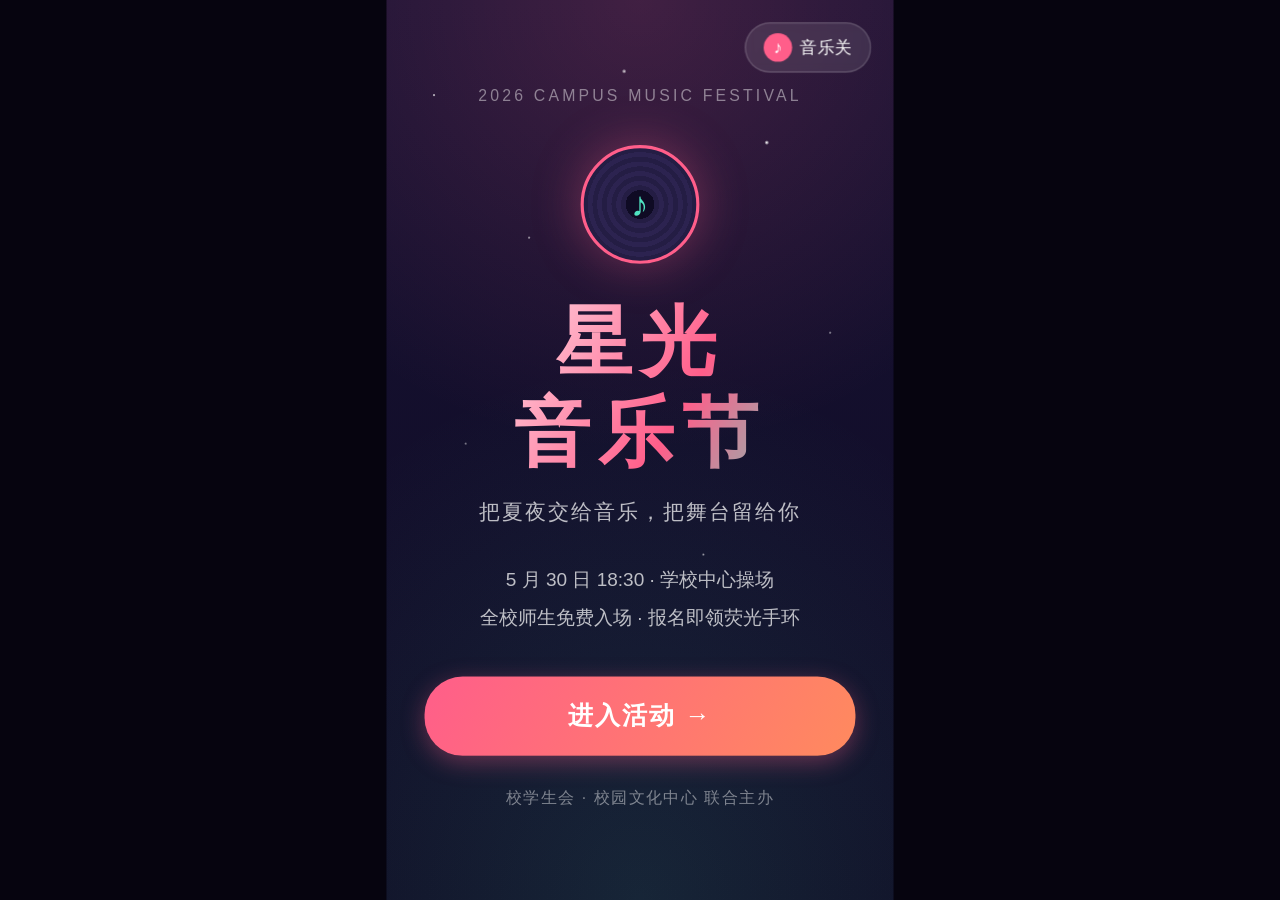
==== project1/index.html @ 038e35bc "feat: 项目一 校园星光音乐节报名宣传H5（分支/弹窗/音频/表单四项功能） - 640×1136 竖屏舞台，6页面+2弹窗，无第三方依赖，离线可用 - 分支跳转：P2 三分支按钮分别进入详情/阵" ====
<!DOCTYPE html>
<html lang="zh-CN">
<head>
  <meta charset="UTF-8">
  <meta name="viewport" content="width=device-width, initial-scale=1.0, maximum-scale=1.0, user-scalable=no">
  <title>2026 校园星光音乐节 · 报名宣传</title>
  <link rel="icon" href="data:image/svg+xml,%3Csvg xmlns='http://www.w3.org/2000/svg' viewBox='0 0 32 32'%3E%3Crect width='32' height='32' rx='7' fill='%23171233'/%3E%3Ctext x='16' y='23' font-size='18' text-anchor='middle' fill='%23ff5e8a'%3E%E2%99%AA%3C/text%3E%3C/svg%3E">
  <link rel="stylesheet" href="css/style.css">
</head>
<body>
  <!-- 640×1136 竖屏舞台，JS 等比缩放适配屏幕 -->
  <div id="viewport">
    <div id="stage">

      <!-- 音频控制按钮：全程可用，播放/暂停可反复操作 -->
      <button id="audioBtn" class="audio-btn" aria-label="背景音乐开关">
        <span id="audioIcon">♪</span>
        <span id="audioLabel">音乐关</span>
      </button>

      <!-- ========== P1 封面 ========== -->
      <section class="page active" id="p1">
        <div class="stars"></div>
        <div class="cover-inner">
          <p class="cover-kicker">2026 CAMPUS MUSIC FESTIVAL</p>
          <div class="cover-disc" aria-hidden="true"><span>♪</span></div>
          <h1 class="cover-title">星光<br>音乐节</h1>
          <p class="cover-slogan">把夏夜交给音乐，把舞台留给你</p>
          <div class="cover-info">
            <p>5 月 30 日 18:30 · 学校中心操场</p>
            <p>全校师生免费入场 · 报名即领荧光手环</p>
          </div>
          <button class="btn btn-primary btn-big" data-go="p2">进入活动 →</button>
          <p class="cover-foot">校学生会 · 校园文化中心 联合主办</p>
        </div>
      </section>

      <!-- ========== P2 活动介绍（分支选择页） ========== -->
      <section class="page" id="p2">
        <div class="page-inner">
          <p class="page-kicker">FESTIVAL GUIDE</p>
          <h2 class="page-title">玩转音乐节</h2>
          <p class="page-desc">选择你想了解的内容，或直接报名锁定席位</p>

          <div class="branch-list">
            <button class="branch-card" data-go="p3">
              <span class="branch-icon">★</span>
              <span class="branch-text">
                <strong>活动详情</strong>
                <em>时间安排 · 场地分布 · 入场须知</em>
              </span>
              <span class="branch-arrow">→</span>
            </button>
            <button class="branch-card" data-go="p4">
              <span class="branch-icon">♫</span>
              <span class="branch-text">
                <strong>演出阵容</strong>
                <em>6 组校园乐队与歌手 · 点击看介绍</em>
              </span>
              <span class="branch-arrow">→</span>
            </button>
            <button class="branch-card branch-accent" data-go="p5">
              <span class="branch-icon">✎</span>
              <span class="branch-text">
                <strong>立即报名</strong>
                <em>30 秒填写 · 凭回执领取手环</em>
              </span>
              <span class="branch-arrow">→</span>
            </button>
          </div>

          <div class="countdown-box">
            <p class="countdown-label">距开演还有</p>
            <p class="countdown-num" id="countdown">-- 天</p>
          </div>

          <button class="btn btn-ghost" data-go="p1">← 返回封面</button>
        </div>
      </section>

      <!-- ========== P3 活动详情 ========== -->
      <section class="page" id="p3">
        <div class="page-inner">
          <p class="page-kicker">EVENT DETAILS</p>
          <h2 class="page-title">活动详情</h2>

          <div class="info-card">
            <h3>时间安排</h3>
            <ul class="timeline">
              <li><span>17:30</span>开放入场 · 领取荧光手环</li>
              <li><span>18:30</span>开场秀 · 校街舞社</li>
              <li><span>19:00</span>乐队演出 · 三轮竞演</li>
              <li><span>21:00</span>全场大合唱 · 星空合影</li>
              <li><span>21:30</span>活动结束 · 有序离场</li>
            </ul>
          </div>

          <div class="info-card">
            <h3>场地分布</h3>
            <p class="info-text">主舞台设于中心操场北侧；南侧为观众区，东侧设饮品与文创摊位，西侧为医疗与安保点。</p>
          </div>

          <div class="info-card highlight">
            <h3>温馨提示</h3>
            <p class="info-text">入场、禁带物品、天气预案等注意事项，请查看报名须知。</p>
            <button class="btn btn-primary" data-popup="popupNotice">查看报名须知</button>
          </div>

          <button class="btn btn-ghost" data-go="p2">← 返回活动介绍</button>
        </div>
      </section>

      <!-- ========== P4 演出阵容 ========== -->
      <section class="page" id="p4">
        <div class="page-inner">
          <p class="page-kicker">LINE UP</p>
          <h2 class="page-title">演出阵容</h2>
          <p class="page-desc">点击卡片，查看每组嘉宾的详细介绍</p>

          <div class="artist-grid">
            <button class="artist-card" data-popup="popupArtist" data-artist="0">
              <span class="artist-avatar a1">逆</span>
              <strong>逆时针乐队</strong>
              <em>流行摇滚 · 压轴</em>
            </button>
            <button class="artist-card" data-popup="popupArtist" data-artist="1">
              <span class="artist-avatar a2">鲸</span>
              <strong>蓝鲸合唱团</strong>
              <em>阿卡贝拉</em>
            </button>
            <button class="artist-card" data-popup="popupArtist" data-artist="2">
              <span class="artist-avatar a3">屿</span>
              <strong>林屿</strong>
              <em>民谣唱作</em>
            </button>
            <button class="artist-card" data-popup="popupArtist" data-artist="3">
              <span class="artist-avatar a4">焰</span>
              <strong>焰色反应</strong>
              <em>电子金属</em>
            </button>
            <button class="artist-card" data-popup="popupArtist" data-artist="4">
              <span class="artist-avatar a5">夏</span>
              <strong>半夏乐队</strong>
              <em>城市流行</em>
            </button>
            <button class="artist-card" data-popup="popupArtist" data-artist="5">
              <span class="artist-avatar a6">絮</span>
              <strong>絮语组合</strong>
              <em>民谣二重唱</em>
            </button>
          </div>

          <button class="btn btn-ghost" data-go="p2">← 返回活动介绍</button>
        </div>
      </section>

      <!-- ========== P5 报名表单 ========== -->
      <section class="page" id="p5">
        <div class="page-inner">
          <p class="page-kicker">SIGN UP</p>
          <h2 class="page-title">立即报名</h2>
          <p class="page-desc">带 <span class="req">*</span> 为必填项，提交后生成专属报名回执</p>

          <form id="signupForm" novalidate>
            <div class="field">
              <label for="fName">姓名 <span class="req">*</span></label>
              <input type="text" id="fName" placeholder="请输入真实姓名" maxlength="20">
              <p class="field-err" id="errName"></p>
            </div>
            <div class="field">
              <label for="fPhone">手机号 <span class="req">*</span></label>
              <input type="tel" id="fPhone" placeholder="用于接收入场短信" maxlength="11">
              <p class="field-err" id="errPhone"></p>
            </div>
            <div class="field">
              <label for="fDept">学院 / 单位</label>
              <input type="text" id="fDept" placeholder="选填，如：新闻传播学院" maxlength="30">
            </div>
            <div class="field">
              <label>意向区域 <span class="req">*</span></label>
              <div class="radio-row">
                <label class="radio"><input type="radio" name="zone" value="舞台前区"><span>舞台前区</span></label>
                <label class="radio"><input type="radio" name="zone" value="观众中区"><span>观众中区</span></label>
                <label class="radio"><input type="radio" name="zone" value="草坪自由区"><span>草坪自由区</span></label>
              </div>
              <p class="field-err" id="errZone"></p>
            </div>
            <button type="submit" class="btn btn-primary btn-big">提交报名</button>
          </form>

          <button class="btn btn-ghost" data-go="p2">← 返回活动介绍</button>
        </div>
      </section>

      <!-- ========== P6 报名成功反馈页 ========== -->
      <section class="page" id="p6">
        <div class="page-inner receipt-inner">
          <div class="receipt-check" aria-hidden="true">✓</div>
          <h2 class="page-title">报名成功！</h2>
          <p class="page-desc">请保存本页截图，入场时出示回执编号</p>

          <div class="receipt-card">
            <div class="receipt-row"><span>报名编号</span><strong id="rCode">—</strong></div>
            <div class="receipt-row"><span>姓名</span><strong id="rName">—</strong></div>
            <div class="receipt-row"><span>意向区域</span><strong id="rZone">—</strong></div>
            <div class="receipt-row"><span>活动时间</span><strong>5 月 30 日 18:30</strong></div>
            <div class="receipt-row"><span>活动地点</span><strong>学校中心操场</strong></div>
          </div>

          <p class="receipt-tip">凭回执编号可在入口处领取荧光手环一支</p>
          <button class="btn btn-primary btn-big" data-go="p1">返回首页</button>
          <button class="btn btn-ghost" data-go="p5">再帮朋友报一位 →</button>
        </div>
      </section>

      <!-- ========== 弹窗 A：报名须知（不计入独立页面） ========== -->
      <div class="popup-mask" id="popupNotice">
        <div class="popup" role="dialog" aria-label="报名须知">
          <h3 class="popup-title">报名须知</h3>
          <ul class="popup-list">
            <li>本次活动免费，仅限本校师生，每人限报一次。</li>
            <li>入场时请出示报名回执编号与校园卡。</li>
            <li>禁止携带易燃易爆物品、酒类及专业摄录设备。</li>
            <li>如遇雨天，活动顺延一周，将短信通知已报名同学。</li>
            <li>请保持场地卫生，垃圾随身带走。</li>
          </ul>
          <button class="btn btn-primary popup-close" data-close>我知道了</button>
        </div>
      </div>

      <!-- ========== 弹窗 B：嘉宾详情（不计入独立页面） ========== -->
      <div class="popup-mask" id="popupArtist">
        <div class="popup" role="dialog" aria-label="嘉宾介绍">
          <div class="popup-artist-avatar" id="paAvatar">逆</div>
          <h3 class="popup-title" id="paName">—</h3>
          <p class="popup-artist-tag" id="paTag">—</p>
          <p class="popup-artist-desc" id="paDesc">—</p>
          <button class="btn btn-primary popup-close" data-close>关闭</button>
        </div>
      </div>

    </div>
  </div>

  <script src="js/main.js"></script>
</body>
</html>
---- project1/css/style.css ----
/* ============================================
   2026 校园星光音乐节 · 报名宣传 H5
   舞台 640×1136 · 主色三种：夜空紫 / 霓虹粉 / 星光青
   字号规范：大标题 96px / 页面标题 44px / 正文 26px / 注释 20px
   ============================================ */

:root {
  --bg: #171233;          /* 夜空紫 */
  --bg-deep: #0f0b24;
  --pink: #ff5e8a;        /* 霓虹粉 */
  --cyan: #4fe3c1;        /* 星光青 */
  --ink: #ffffff;
  --ink-soft: rgba(255, 255, 255, 0.72);
  --ink-faint: rgba(255, 255, 255, 0.45);
  --card: rgba(255, 255, 255, 0.07);
  --card-line: rgba(255, 255, 255, 0.14);
}

* { margin: 0; padding: 0; box-sizing: border-box; }

html, body {
  height: 100%;
  background: #06040f;
  font-family: "PingFang SC", "Hiragino Sans GB", "Microsoft YaHei",
               "Noto Sans CJK SC", sans-serif;
  -webkit-font-smoothing: antialiased;
  overflow: hidden;
}

button { font-family: inherit; cursor: pointer; border: 0; }
ul { list-style: none; }

/* ---------- 舞台与缩放 ---------- */
#viewport {
  position: fixed;
  inset: 0;
  display: flex;
  align-items: center;
  justify-content: center;
}
#stage {
  position: relative;
  width: 640px;
  height: 1136px;
  flex: none;
  background:
    radial-gradient(ellipse 90% 50% at 50% 0%, rgba(255, 94, 138, 0.18), transparent),
    radial-gradient(ellipse 90% 60% at 50% 100%, rgba(79, 227, 193, 0.12), transparent),
    linear-gradient(180deg, var(--bg) 0%, var(--bg-deep) 100%);
  overflow: hidden;
  transform-origin: center center;
}

/* ---------- 页面 ---------- */
.page {
  position: absolute;
  inset: 0;
  display: none;
  overflow-y: auto;
  -webkit-overflow-scrolling: touch;
}
.page.active { display: block; animation: pageIn 0.45s ease; }
@keyframes pageIn {
  from { opacity: 0; transform: translateY(24px); }
  to   { opacity: 1; transform: translateY(0); }
}
.page-inner { padding: 120px 48px 60px; }

.page-kicker {
  font-size: 20px;
  letter-spacing: 6px;
  color: var(--cyan);
  margin-bottom: 12px;
}
.page-title {
  font-size: 44px;
  font-weight: 800;
  letter-spacing: 2px;
  margin-bottom: 14px;
}
.page-desc {
  font-size: 24px;
  color: var(--ink-soft);
  margin-bottom: 36px;
  line-height: 1.6;
}

/* ---------- 按钮（统一样式） ---------- */
.btn {
  display: block;
  width: 100%;
  padding: 24px 0;
  border-radius: 48px;
  font-size: 28px;
  font-weight: 600;
  letter-spacing: 2px;
  text-align: center;
  transition: transform 0.15s, opacity 0.15s;
}
.btn:active { transform: scale(0.97); }
.btn-primary {
  background: linear-gradient(120deg, var(--pink), #ff8a5e);
  color: #fff;
  box-shadow: 0 8px 30px rgba(255, 94, 138, 0.35);
}
.btn-ghost {
  background: transparent;
  border: 2px solid var(--card-line);
  color: var(--ink-soft);
  margin-top: 24px;
  font-size: 24px;
}
.btn-big { padding: 28px 0; font-size: 32px; }

/* ---------- 音频按钮 ---------- */
.audio-btn {
  position: absolute;
  top: 28px; right: 28px;
  z-index: 50;
  display: flex;
  align-items: center;
  gap: 10px;
  padding: 12px 22px;
  border-radius: 40px;
  background: rgba(255, 255, 255, 0.10);
  border: 2px solid var(--card-line);
  color: var(--ink);
  font-size: 22px;
  backdrop-filter: blur(6px);
}
#audioIcon {
  display: inline-flex;
  align-items: center;
  justify-content: center;
  width: 36px; height: 36px;
  border-radius: 50%;
  background: var(--pink);
  font-size: 22px;
}
.audio-btn.playing #audioIcon {
  background: var(--cyan);
  animation: pulse 1.4s ease-in-out infinite;
}
@keyframes pulse { 50% { transform: scale(1.15); } }

/* ---------- P1 封面 ---------- */
#p1 { text-align: center; }
.stars {
  position: absolute;
  inset: 0;
  background-image:
    radial-gradient(2px 2px at 60px 120px, #fff, transparent),
    radial-gradient(2px 2px at 180px 300px, rgba(255,255,255,0.7), transparent),
    radial-gradient(3px 3px at 480px 180px, #fff, transparent),
    radial-gradient(2px 2px at 560px 420px, rgba(255,255,255,0.6), transparent),
    radial-gradient(2px 2px at 100px 560px, rgba(255,255,255,0.5), transparent),
    radial-gradient(2px 2px at 400px 700px, rgba(255,255,255,0.6), transparent),
    radial-gradient(3px 3px at 300px 90px, rgba(255,255,255,0.8), transparent),
    radial-gradient(2px 2px at 540px 880px, rgba(255,255,255,0.5), transparent);
  animation: twinkle 3s ease-in-out infinite alternate;
}
@keyframes twinkle { to { opacity: 0.45; } }

.cover-inner { position: relative; padding: 110px 48px 60px; }
.cover-kicker {
  font-size: 20px;
  letter-spacing: 4px;
  color: var(--ink-faint);
  margin-bottom: 50px;
}
.cover-disc {
  width: 150px; height: 150px;
  margin: 0 auto 40px;
  border-radius: 50%;
  background:
    radial-gradient(circle at center, var(--bg-deep) 0 18%, transparent 18%),
    repeating-radial-gradient(circle at center, #2c2350 0 6px, #241d44 6px 12px);
  border: 4px solid var(--pink);
  display: flex;
  align-items: center;
  justify-content: center;
  box-shadow: 0 0 60px rgba(255, 94, 138, 0.35);
  animation: spin 9s linear infinite;
}
.cover-disc span {
  color: var(--cyan);
  font-size: 44px;
  animation: spin 9s linear infinite reverse;
}
@keyframes spin { to { transform: rotate(360deg); } }

.cover-title {
  font-size: 96px;
  font-weight: 900;
  line-height: 1.2;
  letter-spacing: 10px;
  background: linear-gradient(120deg, #fff, var(--pink) 60%, var(--cyan));
  -webkit-background-clip: text;
  background-clip: text;
  color: transparent;
  margin-bottom: 26px;
}
.cover-slogan {
  font-size: 26px;
  color: var(--ink-soft);
  letter-spacing: 3px;
  margin-bottom: 44px;
}
.cover-info {
  font-size: 24px;
  color: var(--ink-soft);
  line-height: 2;
  margin-bottom: 50px;
}
.cover-foot {
  margin-top: 40px;
  font-size: 20px;
  color: var(--ink-faint);
  letter-spacing: 2px;
}

/* ---------- P2 分支卡片 ---------- */
.branch-list { display: flex; flex-direction: column; gap: 24px; }
.branch-card {
  display: flex;
  align-items: center;
  gap: 24px;
  width: 100%;
  padding: 30px 28px;
  border-radius: 24px;
  background: var(--card);
  border: 2px solid var(--card-line);
  color: var(--ink);
  text-align: left;
  transition: transform 0.15s, border-color 0.2s;
}
.branch-card:active { transform: scale(0.97); border-color: var(--pink); }
.branch-icon {
  flex: none;
  width: 76px; height: 76px;
  border-radius: 20px;
  display: flex;
  align-items: center;
  justify-content: center;
  font-size: 38px;
  background: rgba(79, 227, 193, 0.15);
  color: var(--cyan);
}
.branch-text { flex: 1; display: flex; flex-direction: column; gap: 6px; }
.branch-text strong { font-size: 32px; letter-spacing: 2px; }
.branch-text em { font-style: normal; font-size: 22px; color: var(--ink-soft); }
.branch-arrow { font-size: 34px; color: var(--ink-faint); }
.branch-accent {
  background: linear-gradient(120deg, rgba(255, 94, 138, 0.22), rgba(255, 138, 94, 0.15));
  border-color: rgba(255, 94, 138, 0.45);
}
.branch-accent .branch-icon { background: rgba(255, 94, 138, 0.25); color: var(--pink); }

.countdown-box {
  margin-top: 36px;
  padding: 28px;
  border-radius: 24px;
  background: var(--card);
  border: 2px dashed var(--card-line);
  text-align: center;
}
.countdown-label { font-size: 22px; color: var(--ink-soft); }
.countdown-num { font-size: 52px; font-weight: 800; color: var(--cyan); margin-top: 6px; }

/* ---------- P3 详情卡片 ---------- */
.info-card {
  background: var(--card);
  border: 2px solid var(--card-line);
  border-radius: 24px;
  padding: 30px 28px;
  margin-bottom: 26px;
}
.info-card h3 {
  font-size: 30px;
  color: var(--cyan);
  margin-bottom: 18px;
  letter-spacing: 2px;
}
.info-card.highlight h3 { color: var(--pink); }
.info-text { font-size: 26px; color: var(--ink-soft); line-height: 1.8; margin-bottom: 20px; }
.info-card.highlight .info-text { margin-bottom: 24px; }

.timeline li {
  position: relative;
  padding: 14px 0 14px 40px;
  font-size: 26px;
  color: var(--ink-soft);
  border-left: 3px solid var(--card-line);
  margin-left: 10px;
}
.timeline li::before {
  content: "";
  position: absolute;
  left: -9px; top: 26px;
  width: 15px; height: 15px;
  border-radius: 50%;
  background: var(--pink);
}
.timeline li span {
  display: inline-block;
  width: 110px;
  color: var(--cyan);
  font-weight: 700;
}

/* ---------- P4 阵容 ---------- */
.artist-grid {
  display: grid;
  grid-template-columns: 1fr 1fr;
  gap: 24px;
}
.artist-card {
  display: flex;
  flex-direction: column;
  align-items: center;
  gap: 10px;
  padding: 34px 16px 28px;
  border-radius: 24px;
  background: var(--card);
  border: 2px solid var(--card-line);
  color: var(--ink);
  transition: transform 0.15s, border-color 0.2s;
}
.artist-card:active { transform: scale(0.96); border-color: var(--cyan); }
.artist-card strong { font-size: 30px; letter-spacing: 1px; }
.artist-card em { font-style: normal; font-size: 22px; color: var(--ink-soft); }
.artist-avatar {
  width: 110px; height: 110px;
  border-radius: 50%;
  display: flex;
  align-items: center;
  justify-content: center;
  font-size: 48px;
  font-weight: 800;
  margin-bottom: 8px;
}
.a1 { background: linear-gradient(135deg, #ff5e8a, #ff8a5e); }
.a2 { background: linear-gradient(135deg, #4fe3c1, #3a9bdc); }
.a3 { background: linear-gradient(135deg, #b78aff, #ff5e8a); }
.a4 { background: linear-gradient(135deg, #ff8a5e, #ffd166); color: #4a2c00; }
.a5 { background: linear-gradient(135deg, #3a9bdc, #b78aff); }
.a6 { background: linear-gradient(135deg, #4fe3c1, #ffd166); color: #0b3a30; }

/* ---------- P5 表单 ---------- */
#signupForm { margin-bottom: 10px; }
.field { margin-bottom: 28px; }
.field label {
  display: block;
  font-size: 26px;
  margin-bottom: 12px;
  color: var(--ink);
}
.req { color: var(--pink); }
.field input[type="text"], .field input[type="tel"] {
  width: 100%;
  padding: 24px 26px;
  border-radius: 16px;
  border: 2px solid var(--card-line);
  background: rgba(255, 255, 255, 0.06);
  color: var(--ink);
  font-size: 28px;
  font-family: inherit;
  outline: none;
  transition: border-color 0.2s;
}
.field input:focus { border-color: var(--cyan); }
.field input::placeholder { color: var(--ink-faint); }
.field input.invalid { border-color: var(--pink); }

.field-err {
  min-height: 30px;
  margin-top: 8px;
  font-size: 22px;
  color: var(--pink);
}

.radio-row { display: flex; gap: 16px; }
.radio { flex: 1; position: relative; }
.radio input { position: absolute; opacity: 0; }
.radio span {
  display: block;
  padding: 20px 0;
  text-align: center;
  font-size: 24px;
  border-radius: 16px;
  border: 2px solid var(--card-line);
  background: rgba(255, 255, 255, 0.06);
  color: var(--ink-soft);
  transition: all 0.2s;
}
.radio input:checked + span {
  border-color: var(--cyan);
  background: rgba(79, 227, 193, 0.18);
  color: var(--cyan);
  font-weight: 600;
}

/* ---------- P6 回执 ---------- */
.receipt-inner { text-align: center; padding-top: 110px; }
.receipt-check {
  width: 150px; height: 150px;
  margin: 0 auto 30px;
  border-radius: 50%;
  background: linear-gradient(135deg, var(--cyan), #3a9bdc);
  font-size: 84px;
  line-height: 150px;
  color: #06231c;
  animation: popIn 0.5s cubic-bezier(0.2, 1.6, 0.4, 1);
}
@keyframes popIn { from { transform: scale(0); } }
.receipt-card {
  margin: 36px 0 24px;
  padding: 30px 32px;
  border-radius: 24px;
  background: var(--card);
  border: 2px solid var(--card-line);
  text-align: left;
}
.receipt-row {
  display: flex;
  justify-content: space-between;
  align-items: center;
  padding: 16px 0;
  font-size: 26px;
  border-bottom: 2px dashed var(--card-line);
}
.receipt-row:last-child { border-bottom: 0; }
.receipt-row span { color: var(--ink-soft); }
.receipt-row strong { color: var(--cyan); font-size: 28px; }
.receipt-tip { font-size: 22px; color: var(--ink-faint); margin-bottom: 40px; }

/* ---------- 弹窗 ---------- */
.popup-mask {
  position: absolute;
  inset: 0;
  z-index: 80;
  display: none;
  align-items: center;
  justify-content: center;
  background: rgba(6, 4, 15, 0.75);
  backdrop-filter: blur(4px);
  padding: 48px;
}
.popup-mask.open { display: flex; animation: fadeIn 0.25s ease; }
@keyframes fadeIn { from { opacity: 0; } }
.popup {
  width: 100%;
  max-height: 86%;
  overflow-y: auto;
  background: #231b45;
  border: 2px solid var(--card-line);
  border-radius: 28px;
  padding: 44px 36px 36px;
  text-align: center;
  animation: popIn 0.35s cubic-bezier(0.2, 1.4, 0.4, 1);
  box-shadow: 0 24px 80px rgba(0, 0, 0, 0.5);
}
.popup-title { font-size: 36px; margin-bottom: 24px; letter-spacing: 2px; }
.popup-list { text-align: left; margin-bottom: 30px; }
.popup-list li {
  position: relative;
  padding: 12px 0 12px 32px;
  font-size: 26px;
  color: var(--ink-soft);
  line-height: 1.7;
}
.popup-list li::before {
  content: "";
  position: absolute;
  left: 4px; top: 26px;
  width: 12px; height: 12px;
  border-radius: 50%;
  background: var(--cyan);
}
.popup-close { margin-top: 6px; }

.popup-artist-avatar {
  width: 120px; height: 120px;
  margin: 0 auto 20px;
  border-radius: 50%;
  display: flex;
  align-items: center;
  justify-content: center;
  font-size: 52px;
  font-weight: 800;
  background: linear-gradient(135deg, var(--pink), #ff8a5e);
}
.popup-artist-tag { font-size: 24px; color: var(--cyan); margin-bottom: 20px; }
.popup-artist-desc {
  font-size: 26px;
  color: var(--ink-soft);
  line-height: 1.8;
  text-align: left;
  margin-bottom: 28px;
}
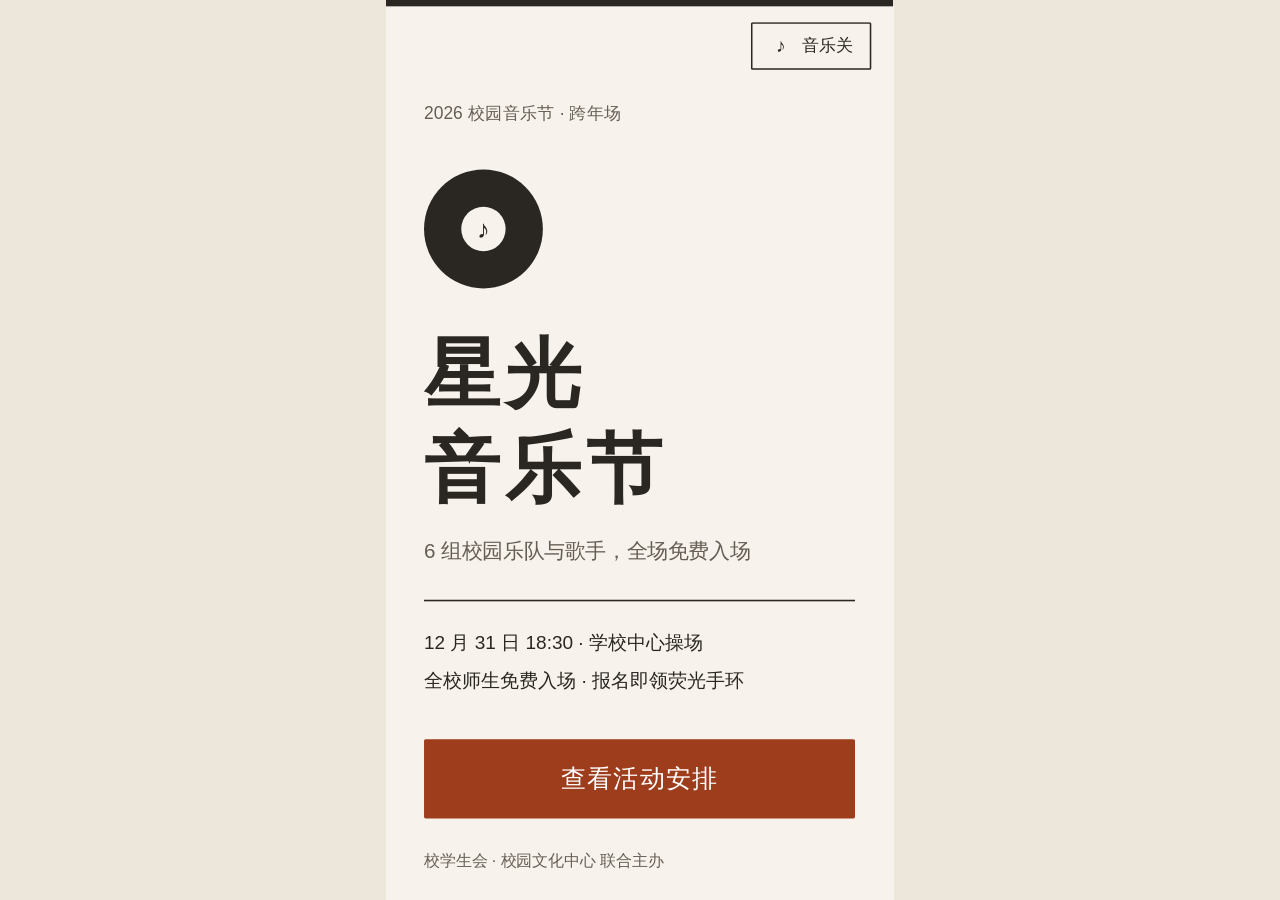
==== commit 4ffc7775: "refactor: 项目一改版为海报式排版（去霓虹/渐变/发光） - 平面色彩：暖纸底 #F7F3EC + 墨色 #2A2622 + 单一朱红强调色 #9E3D1C - 去除星点闪烁、旋转唱片、渐变大" ====
--- a/project1/index.html
+++ b/project1/index.html
@@ -20,17 +20,16 @@
 
       <!-- ========== P1 封面 ========== -->
       <section class="page active" id="p1">
-        <div class="stars"></div>
-        <div class="cover-inner">
-          <p class="cover-kicker">2026 CAMPUS MUSIC FESTIVAL</p>
+                <div class="cover-inner">
+          <p class="cover-kicker">2026 校园音乐节 · 跨年场</p>
           <div class="cover-disc" aria-hidden="true"><span>♪</span></div>
           <h1 class="cover-title">星光<br>音乐节</h1>
-          <p class="cover-slogan">把夏夜交给音乐，把舞台留给你</p>
+          <p class="cover-slogan">6 组校园乐队与歌手，全场免费入场</p>
           <div class="cover-info">
-            <p>5 月 30 日 18:30 · 学校中心操场</p>
+            <p>12 月 31 日 18:30 · 学校中心操场</p>
             <p>全校师生免费入场 · 报名即领荧光手环</p>
           </div>
-          <button class="btn btn-primary btn-big" data-go="p2">进入活动 →</button>
+          <button class="btn btn-primary btn-big" data-go="p2">查看活动安排</button>
           <p class="cover-foot">校学生会 · 校园文化中心 联合主办</p>
         </div>
       </section>
@@ -203,7 +202,7 @@
             <div class="receipt-row"><span>报名编号</span><strong id="rCode">—</strong></div>
             <div class="receipt-row"><span>姓名</span><strong id="rName">—</strong></div>
             <div class="receipt-row"><span>意向区域</span><strong id="rZone">—</strong></div>
-            <div class="receipt-row"><span>活动时间</span><strong>5 月 30 日 18:30</strong></div>
+            <div class="receipt-row"><span>活动时间</span><strong>12 月 31 日 18:30</strong></div>
             <div class="receipt-row"><span>活动地点</span><strong>学校中心操场</strong></div>
           </div>
 
--- a/project1/css/style.css
+++ b/project1/css/style.css
@@ -1,26 +1,25 @@
 /* ============================================
    2026 校园星光音乐节 · 报名宣传 H5
-   舞台 640×1136 · 主色三种：夜空紫 / 霓虹粉 / 星光青
+   舞台 640×1136 · 海报式排版：平面色彩，无渐变/发光/阴影
+   主色三种：暖纸底 / 墨色 / 朱红（强调色仅用于主按钮与关键标记）
    字号规范：大标题 96px / 页面标题 44px / 正文 26px / 注释 20px
    ============================================ */
 
 :root {
-  --bg: #171233;          /* 夜空紫 */
-  --bg-deep: #0f0b24;
-  --pink: #ff5e8a;        /* 霓虹粉 */
-  --cyan: #4fe3c1;        /* 星光青 */
-  --ink: #ffffff;
-  --ink-soft: rgba(255, 255, 255, 0.72);
-  --ink-faint: rgba(255, 255, 255, 0.45);
-  --card: rgba(255, 255, 255, 0.07);
-  --card-line: rgba(255, 255, 255, 0.14);
+  --paper: #F7F3EC;       /* 暖纸底 */
+  --surface: #EDE6DA;     /* 深一级的纸面 */
+  --ink: #2A2622;         /* 墨色 */
+  --muted: #665E55;       /* 次要文字（对比度 ≥4.5:1） */
+  --line: #DAD3C8;        /* 细线 */
+  --accent: #9E3D1C;      /* 朱红（白字对比度 ≥4.5:1） */
+  --white: #FFFFFF;
 }
 
 * { margin: 0; padding: 0; box-sizing: border-box; }
 
 html, body {
   height: 100%;
-  background: #06040f;
+  background: var(--surface);
   font-family: "PingFang SC", "Hiragino Sans GB", "Microsoft YaHei",
                "Noto Sans CJK SC", sans-serif;
   -webkit-font-smoothing: antialiased;
@@ -43,10 +42,7 @@
   width: 640px;
   height: 1136px;
   flex: none;
-  background:
-    radial-gradient(ellipse 90% 50% at 50% 0%, rgba(255, 94, 138, 0.18), transparent),
-    radial-gradient(ellipse 90% 60% at 50% 100%, rgba(79, 227, 193, 0.12), transparent),
-    linear-gradient(180deg, var(--bg) 0%, var(--bg-deep) 100%);
+  background: var(--paper);
   overflow: hidden;
   transform-origin: center center;
 }
@@ -59,60 +55,57 @@
   overflow-y: auto;
   -webkit-overflow-scrolling: touch;
 }
-.page.active { display: block; animation: pageIn 0.45s ease; }
-@keyframes pageIn {
-  from { opacity: 0; transform: translateY(24px); }
-  to   { opacity: 1; transform: translateY(0); }
-}
+.page.active { display: block; }
 .page-inner { padding: 120px 48px 60px; }
 
 .page-kicker {
   font-size: 20px;
-  letter-spacing: 6px;
-  color: var(--cyan);
+  color: var(--muted);
   margin-bottom: 12px;
 }
 .page-title {
   font-size: 44px;
-  font-weight: 800;
-  letter-spacing: 2px;
+  font-weight: 700;
+  letter-spacing: 1px;
   margin-bottom: 14px;
 }
 .page-desc {
   font-size: 24px;
-  color: var(--ink-soft);
+  color: var(--muted);
   margin-bottom: 36px;
   line-height: 1.6;
 }
 
-/* ---------- 按钮（统一样式） ---------- */
+/* ---------- 按钮（统一样式：实心朱红 / 墨线描边） ---------- */
 .btn {
   display: block;
   width: 100%;
   padding: 24px 0;
-  border-radius: 48px;
+  border-radius: 2px;
   font-size: 28px;
-  font-weight: 600;
-  letter-spacing: 2px;
+  font-weight: 500;
+  letter-spacing: 1px;
   text-align: center;
-  transition: transform 0.15s, opacity 0.15s;
-}
-.btn:active { transform: scale(0.97); }
+  transition: transform 0.15s ease, background 0.15s ease;
+}
+.btn:hover { transform: translateY(-2px); }
+.btn:active { transform: translateY(0); }
+.btn:focus-visible { outline: 3px solid var(--accent); outline-offset: 3px; }
 .btn-primary {
-  background: linear-gradient(120deg, var(--pink), #ff8a5e);
-  color: #fff;
-  box-shadow: 0 8px 30px rgba(255, 94, 138, 0.35);
-}
+  background: var(--accent);
+  color: var(--white);
+}
+.btn-primary:hover { background: #8A3418; }
 .btn-ghost {
   background: transparent;
-  border: 2px solid var(--card-line);
-  color: var(--ink-soft);
+  border: 2px solid var(--ink);
+  color: var(--ink);
   margin-top: 24px;
   font-size: 24px;
 }
 .btn-big { padding: 28px 0; font-size: 32px; }
 
-/* ---------- 音频按钮 ---------- */
+/* ---------- 音频按钮（平面、直角） ---------- */
 .audio-btn {
   position: absolute;
   top: 28px; right: 28px;
@@ -120,106 +113,87 @@
   display: flex;
   align-items: center;
   gap: 10px;
-  padding: 12px 22px;
-  border-radius: 40px;
-  background: rgba(255, 255, 255, 0.10);
-  border: 2px solid var(--card-line);
+  padding: 12px 20px;
+  border-radius: 2px;
+  background: var(--paper);
+  border: 2px solid var(--ink);
   color: var(--ink);
   font-size: 22px;
-  backdrop-filter: blur(6px);
-}
+}
+.audio-btn:hover { transform: translateY(-2px); }
+.audio-btn:active { transform: translateY(0); }
 #audioIcon {
   display: inline-flex;
   align-items: center;
   justify-content: center;
-  width: 36px; height: 36px;
-  border-radius: 50%;
-  background: var(--pink);
+  width: 32px; height: 32px;
+  font-size: 24px;
+  color: var(--ink);
+}
+.audio-btn.playing { border-color: var(--accent); color: var(--accent); }
+.audio-btn.playing #audioIcon { color: var(--accent); }
+
+/* ---------- P1 封面（海报式大字排版） ---------- */
+#p1 { background: var(--paper); }
+.cover-inner {
+  position: relative;
+  padding: 120px 48px 60px;
+  border-top: 8px solid var(--ink);
+}
+.cover-kicker {
   font-size: 22px;
-}
-.audio-btn.playing #audioIcon {
-  background: var(--cyan);
-  animation: pulse 1.4s ease-in-out infinite;
-}
-@keyframes pulse { 50% { transform: scale(1.15); } }
-
-/* ---------- P1 封面 ---------- */
-#p1 { text-align: center; }
-.stars {
-  position: absolute;
-  inset: 0;
-  background-image:
-    radial-gradient(2px 2px at 60px 120px, #fff, transparent),
-    radial-gradient(2px 2px at 180px 300px, rgba(255,255,255,0.7), transparent),
-    radial-gradient(3px 3px at 480px 180px, #fff, transparent),
-    radial-gradient(2px 2px at 560px 420px, rgba(255,255,255,0.6), transparent),
-    radial-gradient(2px 2px at 100px 560px, rgba(255,255,255,0.5), transparent),
-    radial-gradient(2px 2px at 400px 700px, rgba(255,255,255,0.6), transparent),
-    radial-gradient(3px 3px at 300px 90px, rgba(255,255,255,0.8), transparent),
-    radial-gradient(2px 2px at 540px 880px, rgba(255,255,255,0.5), transparent);
-  animation: twinkle 3s ease-in-out infinite alternate;
-}
-@keyframes twinkle { to { opacity: 0.45; } }
-
-.cover-inner { position: relative; padding: 110px 48px 60px; }
-.cover-kicker {
-  font-size: 20px;
-  letter-spacing: 4px;
-  color: var(--ink-faint);
-  margin-bottom: 50px;
+  color: var(--muted);
+  margin-bottom: 56px;
 }
 .cover-disc {
   width: 150px; height: 150px;
-  margin: 0 auto 40px;
+  margin: 0 0 48px;
   border-radius: 50%;
-  background:
-    radial-gradient(circle at center, var(--bg-deep) 0 18%, transparent 18%),
-    repeating-radial-gradient(circle at center, #2c2350 0 6px, #241d44 6px 12px);
-  border: 4px solid var(--pink);
-  display: flex;
-  align-items: center;
-  justify-content: center;
-  box-shadow: 0 0 60px rgba(255, 94, 138, 0.35);
-  animation: spin 9s linear infinite;
+  background: var(--ink);
+  border: 0;
+  display: flex;
+  align-items: center;
+  justify-content: center;
 }
 .cover-disc span {
-  color: var(--cyan);
-  font-size: 44px;
-  animation: spin 9s linear infinite reverse;
-}
-@keyframes spin { to { transform: rotate(360deg); } }
+  display: flex;
+  align-items: center;
+  justify-content: center;
+  width: 56px; height: 56px;
+  border-radius: 50%;
+  background: var(--paper);
+  color: var(--ink);
+  font-size: 32px;
+}
 
 .cover-title {
   font-size: 96px;
-  font-weight: 900;
-  line-height: 1.2;
-  letter-spacing: 10px;
-  background: linear-gradient(120deg, #fff, var(--pink) 60%, var(--cyan));
-  -webkit-background-clip: text;
-  background-clip: text;
-  color: transparent;
+  font-weight: 800;
+  line-height: 1.25;
+  letter-spacing: 6px;
+  color: var(--ink);
   margin-bottom: 26px;
 }
 .cover-slogan {
   font-size: 26px;
-  color: var(--ink-soft);
-  letter-spacing: 3px;
+  color: var(--muted);
   margin-bottom: 44px;
 }
 .cover-info {
   font-size: 24px;
-  color: var(--ink-soft);
+  color: var(--ink);
   line-height: 2;
   margin-bottom: 50px;
+  padding-top: 28px;
+  border-top: 2px solid var(--ink);
 }
 .cover-foot {
   margin-top: 40px;
   font-size: 20px;
-  color: var(--ink-faint);
-  letter-spacing: 2px;
-}
-
-/* ---------- P2 分支卡片 ---------- */
+  color: var(--muted);
+}
+
+/* ---------- P2 分支卡片（平面白卡 + 细线） ---------- */
 .branch-list { display: flex; flex-direction: column; gap: 24px; }
 .branch-card {
   display: flex;
@@ -227,88 +201,86 @@
   gap: 24px;
   width: 100%;
   padding: 30px 28px;
-  border-radius: 24px;
-  background: var(--card);
-  border: 2px solid var(--card-line);
-  color: var(--ink);
-  text-align: left;
-  transition: transform 0.15s, border-color 0.2s;
-}
-.branch-card:active { transform: scale(0.97); border-color: var(--pink); }
+  border-radius: 0;
+  background: var(--white);
+  border: 1px solid var(--line);
+  color: var(--ink);
+  text-align: left;
+  transition: transform 0.15s ease, border-color 0.15s ease;
+}
+.branch-card:hover { transform: translateY(-2px); border-color: var(--ink); }
+.branch-card:active { transform: translateY(0); }
 .branch-icon {
   flex: none;
   width: 76px; height: 76px;
-  border-radius: 20px;
-  display: flex;
-  align-items: center;
-  justify-content: center;
-  font-size: 38px;
-  background: rgba(79, 227, 193, 0.15);
-  color: var(--cyan);
+  display: flex;
+  align-items: center;
+  justify-content: center;
+  font-size: 36px;
+  background: var(--surface);
+  color: var(--ink);
 }
 .branch-text { flex: 1; display: flex; flex-direction: column; gap: 6px; }
-.branch-text strong { font-size: 32px; letter-spacing: 2px; }
-.branch-text em { font-style: normal; font-size: 22px; color: var(--ink-soft); }
-.branch-arrow { font-size: 34px; color: var(--ink-faint); }
-.branch-accent {
-  background: linear-gradient(120deg, rgba(255, 94, 138, 0.22), rgba(255, 138, 94, 0.15));
-  border-color: rgba(255, 94, 138, 0.45);
-}
-.branch-accent .branch-icon { background: rgba(255, 94, 138, 0.25); color: var(--pink); }
+.branch-text strong { font-size: 32px; font-weight: 600; }
+.branch-text em { font-style: normal; font-size: 22px; color: var(--muted); }
+.branch-arrow { font-size: 32px; color: var(--muted); transition: transform 0.15s ease; }
+.branch-card:hover .branch-arrow { transform: translateX(3px); }
+.branch-accent { border: 2px solid var(--ink); }
+.branch-accent .branch-icon { background: var(--accent); color: var(--white); }
 
 .countdown-box {
   margin-top: 36px;
   padding: 28px;
-  border-radius: 24px;
-  background: var(--card);
-  border: 2px dashed var(--card-line);
-  text-align: center;
-}
-.countdown-label { font-size: 22px; color: var(--ink-soft); }
-.countdown-num { font-size: 52px; font-weight: 800; color: var(--cyan); margin-top: 6px; }
-
-/* ---------- P3 详情卡片 ---------- */
+  background: var(--surface);
+  border: 0;
+  text-align: left;
+  display: flex;
+  align-items: baseline;
+  justify-content: space-between;
+}
+.countdown-label { font-size: 22px; color: var(--muted); }
+.countdown-num { font-size: 44px; font-weight: 700; color: var(--ink); }
+
+/* ---------- P3 详情（白卡 + 细线，无阴影） ---------- */
 .info-card {
-  background: var(--card);
-  border: 2px solid var(--card-line);
-  border-radius: 24px;
+  background: var(--white);
+  border: 1px solid var(--line);
+  border-radius: 0;
   padding: 30px 28px;
   margin-bottom: 26px;
 }
 .info-card h3 {
   font-size: 30px;
-  color: var(--cyan);
+  font-weight: 600;
+  color: var(--ink);
   margin-bottom: 18px;
-  letter-spacing: 2px;
-}
-.info-card.highlight h3 { color: var(--pink); }
-.info-text { font-size: 26px; color: var(--ink-soft); line-height: 1.8; margin-bottom: 20px; }
+}
+.info-text { font-size: 26px; color: var(--muted); line-height: 1.8; margin-bottom: 20px; }
 .info-card.highlight .info-text { margin-bottom: 24px; }
 
 .timeline li {
   position: relative;
-  padding: 14px 0 14px 40px;
-  font-size: 26px;
-  color: var(--ink-soft);
-  border-left: 3px solid var(--card-line);
-  margin-left: 10px;
+  padding: 14px 0 14px 32px;
+  font-size: 26px;
+  color: var(--ink);
+  border-left: 2px solid var(--line);
+  margin-left: 6px;
 }
 .timeline li::before {
   content: "";
   position: absolute;
-  left: -9px; top: 26px;
-  width: 15px; height: 15px;
-  border-radius: 50%;
-  background: var(--pink);
+  left: -7px; top: 28px;
+  width: 12px; height: 12px;
+  background: var(--accent);
 }
 .timeline li span {
   display: inline-block;
   width: 110px;
-  color: var(--cyan);
-  font-weight: 700;
-}
-
-/* ---------- P4 阵容 ---------- */
+  font-weight: 600;
+  font-variant-numeric: tabular-nums;
+}
+
+/* ---------- P4 阵容（平面卡片，统一墨色字块） ---------- */
 .artist-grid {
   display: grid;
   grid-template-columns: 1fr 1fr;
@@ -317,34 +289,31 @@
 .artist-card {
   display: flex;
   flex-direction: column;
-  align-items: center;
+  align-items: flex-start;
   gap: 10px;
-  padding: 34px 16px 28px;
-  border-radius: 24px;
-  background: var(--card);
-  border: 2px solid var(--card-line);
-  color: var(--ink);
-  transition: transform 0.15s, border-color 0.2s;
-}
-.artist-card:active { transform: scale(0.96); border-color: var(--cyan); }
-.artist-card strong { font-size: 30px; letter-spacing: 1px; }
-.artist-card em { font-style: normal; font-size: 22px; color: var(--ink-soft); }
+  padding: 28px 24px;
+  border-radius: 0;
+  background: var(--white);
+  border: 1px solid var(--line);
+  color: var(--ink);
+  text-align: left;
+  transition: transform 0.15s ease, border-color 0.15s ease;
+}
+.artist-card:hover { transform: translateY(-2px); border-color: var(--ink); }
+.artist-card:active { transform: translateY(0); }
+.artist-card strong { font-size: 30px; font-weight: 600; }
+.artist-card em { font-style: normal; font-size: 22px; color: var(--muted); }
 .artist-avatar {
-  width: 110px; height: 110px;
-  border-radius: 50%;
-  display: flex;
-  align-items: center;
-  justify-content: center;
-  font-size: 48px;
-  font-weight: 800;
+  width: 72px; height: 72px;
+  display: flex;
+  align-items: center;
+  justify-content: center;
+  font-size: 34px;
+  font-weight: 600;
   margin-bottom: 8px;
-}
-.a1 { background: linear-gradient(135deg, #ff5e8a, #ff8a5e); }
-.a2 { background: linear-gradient(135deg, #4fe3c1, #3a9bdc); }
-.a3 { background: linear-gradient(135deg, #b78aff, #ff5e8a); }
-.a4 { background: linear-gradient(135deg, #ff8a5e, #ffd166); color: #4a2c00; }
-.a5 { background: linear-gradient(135deg, #3a9bdc, #b78aff); }
-.a6 { background: linear-gradient(135deg, #4fe3c1, #ffd166); color: #0b3a30; }
+  background: var(--ink);
+  color: var(--paper);
+}
 
 /* ---------- P5 表单 ---------- */
 #signupForm { margin-bottom: 10px; }
@@ -355,28 +324,28 @@
   margin-bottom: 12px;
   color: var(--ink);
 }
-.req { color: var(--pink); }
+.req { color: var(--accent); }
 .field input[type="text"], .field input[type="tel"] {
   width: 100%;
   padding: 24px 26px;
-  border-radius: 16px;
-  border: 2px solid var(--card-line);
-  background: rgba(255, 255, 255, 0.06);
+  border-radius: 0;
+  border: 1px solid var(--line);
+  background: var(--white);
   color: var(--ink);
   font-size: 28px;
   font-family: inherit;
   outline: none;
-  transition: border-color 0.2s;
-}
-.field input:focus { border-color: var(--cyan); }
-.field input::placeholder { color: var(--ink-faint); }
-.field input.invalid { border-color: var(--pink); }
+  transition: border-color 0.15s ease;
+}
+.field input:focus { border-color: var(--ink); }
+.field input::placeholder { color: var(--muted); }
+.field input.invalid { border-color: var(--accent); border-width: 2px; }
 
 .field-err {
   min-height: 30px;
   margin-top: 8px;
   font-size: 22px;
-  color: var(--pink);
+  color: var(--accent);
 }
 
 .radio-row { display: flex; gap: 16px; }
@@ -387,54 +356,53 @@
   padding: 20px 0;
   text-align: center;
   font-size: 24px;
-  border-radius: 16px;
-  border: 2px solid var(--card-line);
-  background: rgba(255, 255, 255, 0.06);
-  color: var(--ink-soft);
-  transition: all 0.2s;
+  border: 1px solid var(--line);
+  background: var(--white);
+  color: var(--muted);
+  transition: all 0.15s ease;
 }
 .radio input:checked + span {
-  border-color: var(--cyan);
-  background: rgba(79, 227, 193, 0.18);
-  color: var(--cyan);
-  font-weight: 600;
-}
+  border-color: var(--ink);
+  border-width: 2px;
+  background: var(--ink);
+  color: var(--paper);
+  font-weight: 500;
+}
+.radio input:focus-visible + span { outline: 3px solid var(--accent); outline-offset: 2px; }
 
 /* ---------- P6 回执 ---------- */
-.receipt-inner { text-align: center; padding-top: 110px; }
+.receipt-inner { padding-top: 110px; }
 .receipt-check {
-  width: 150px; height: 150px;
-  margin: 0 auto 30px;
-  border-radius: 50%;
-  background: linear-gradient(135deg, var(--cyan), #3a9bdc);
-  font-size: 84px;
-  line-height: 150px;
-  color: #06231c;
-  animation: popIn 0.5s cubic-bezier(0.2, 1.6, 0.4, 1);
-}
-@keyframes popIn { from { transform: scale(0); } }
+  width: 120px; height: 120px;
+  margin: 0 0 30px;
+  background: var(--ink);
+  color: var(--paper);
+  font-size: 64px;
+  line-height: 120px;
+  text-align: center;
+}
 .receipt-card {
   margin: 36px 0 24px;
-  padding: 30px 32px;
-  border-radius: 24px;
-  background: var(--card);
-  border: 2px solid var(--card-line);
+  padding: 12px 32px;
+  background: var(--white);
+  border: 1px solid var(--line);
   text-align: left;
 }
 .receipt-row {
   display: flex;
   justify-content: space-between;
   align-items: center;
-  padding: 16px 0;
-  font-size: 26px;
-  border-bottom: 2px dashed var(--card-line);
+  padding: 18px 0;
+  font-size: 26px;
+  border-bottom: 1px solid var(--line);
 }
 .receipt-row:last-child { border-bottom: 0; }
-.receipt-row span { color: var(--ink-soft); }
-.receipt-row strong { color: var(--cyan); font-size: 28px; }
-.receipt-tip { font-size: 22px; color: var(--ink-faint); margin-bottom: 40px; }
-
-/* ---------- 弹窗 ---------- */
+.receipt-row span { color: var(--muted); }
+.receipt-row strong { color: var(--ink); font-size: 26px; font-weight: 600; }
+.receipt-row strong#rCode { color: var(--accent); font-variant-numeric: tabular-nums; }
+.receipt-tip { font-size: 22px; color: var(--muted); margin-bottom: 40px; }
+
+/* ---------- 弹窗（平面、直角、细线） ---------- */
 .popup-mask {
   position: absolute;
   inset: 0;
@@ -442,58 +410,53 @@
   display: none;
   align-items: center;
   justify-content: center;
-  background: rgba(6, 4, 15, 0.75);
-  backdrop-filter: blur(4px);
+  background: rgba(42, 38, 34, 0.55);
   padding: 48px;
 }
-.popup-mask.open { display: flex; animation: fadeIn 0.25s ease; }
-@keyframes fadeIn { from { opacity: 0; } }
+.popup-mask.open { display: flex; }
 .popup {
   width: 100%;
   max-height: 86%;
   overflow-y: auto;
-  background: #231b45;
-  border: 2px solid var(--card-line);
-  border-radius: 28px;
+  background: var(--paper);
+  border: 2px solid var(--ink);
+  border-radius: 0;
   padding: 44px 36px 36px;
-  text-align: center;
-  animation: popIn 0.35s cubic-bezier(0.2, 1.4, 0.4, 1);
-  box-shadow: 0 24px 80px rgba(0, 0, 0, 0.5);
-}
-.popup-title { font-size: 36px; margin-bottom: 24px; letter-spacing: 2px; }
+  text-align: left;
+}
+.popup-title { font-size: 36px; font-weight: 700; margin-bottom: 24px; }
 .popup-list { text-align: left; margin-bottom: 30px; }
 .popup-list li {
   position: relative;
-  padding: 12px 0 12px 32px;
-  font-size: 26px;
-  color: var(--ink-soft);
+  padding: 12px 0 12px 28px;
+  font-size: 26px;
+  color: var(--ink);
   line-height: 1.7;
 }
 .popup-list li::before {
   content: "";
   position: absolute;
-  left: 4px; top: 26px;
-  width: 12px; height: 12px;
-  border-radius: 50%;
-  background: var(--cyan);
+  left: 2px; top: 28px;
+  width: 10px; height: 10px;
+  background: var(--accent);
 }
 .popup-close { margin-top: 6px; }
 
 .popup-artist-avatar {
-  width: 120px; height: 120px;
-  margin: 0 auto 20px;
-  border-radius: 50%;
-  display: flex;
-  align-items: center;
-  justify-content: center;
-  font-size: 52px;
-  font-weight: 800;
-  background: linear-gradient(135deg, var(--pink), #ff8a5e);
-}
-.popup-artist-tag { font-size: 24px; color: var(--cyan); margin-bottom: 20px; }
+  width: 96px; height: 96px;
+  margin: 0 0 20px;
+  display: flex;
+  align-items: center;
+  justify-content: center;
+  font-size: 44px;
+  font-weight: 600;
+  background: var(--ink);
+  color: var(--paper);
+}
+.popup-artist-tag { font-size: 24px; color: var(--muted); margin-bottom: 20px; }
 .popup-artist-desc {
   font-size: 26px;
-  color: var(--ink-soft);
+  color: var(--ink);
   line-height: 1.8;
   text-align: left;
   margin-bottom: 28px;
